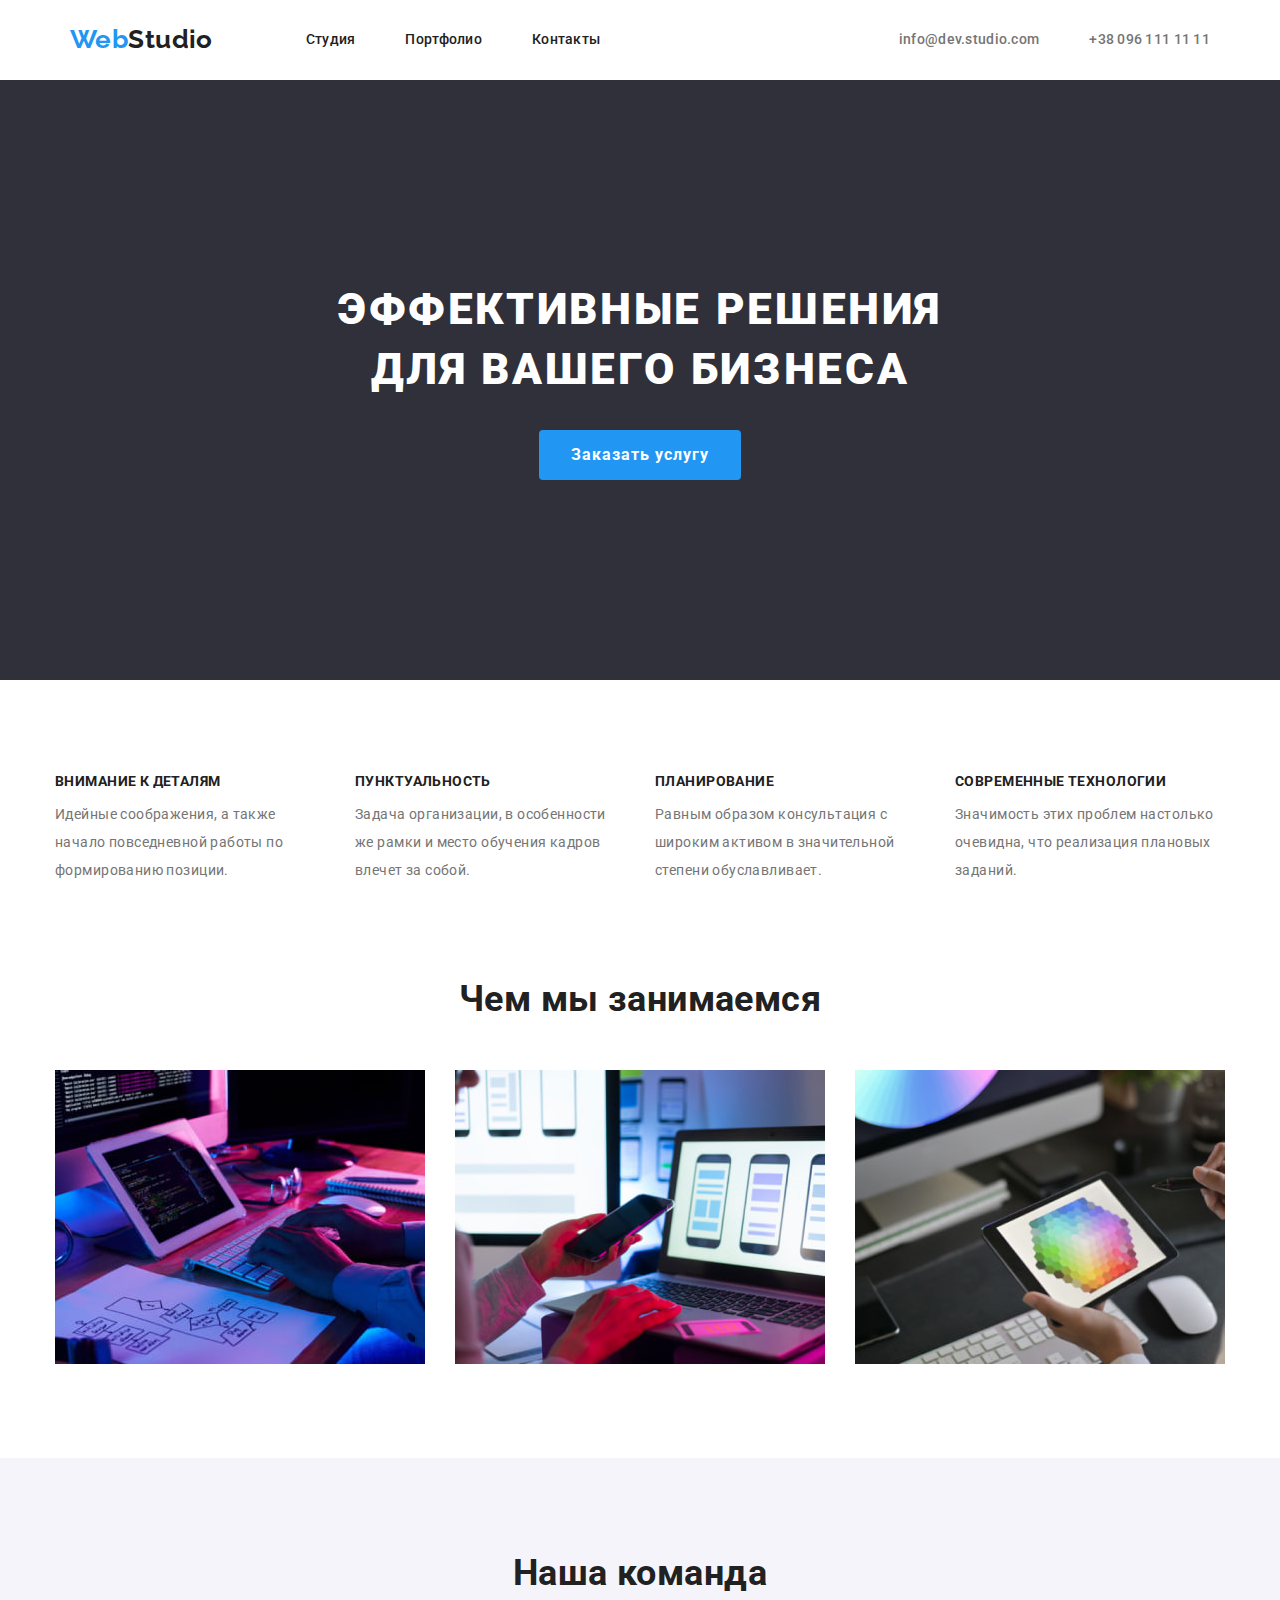
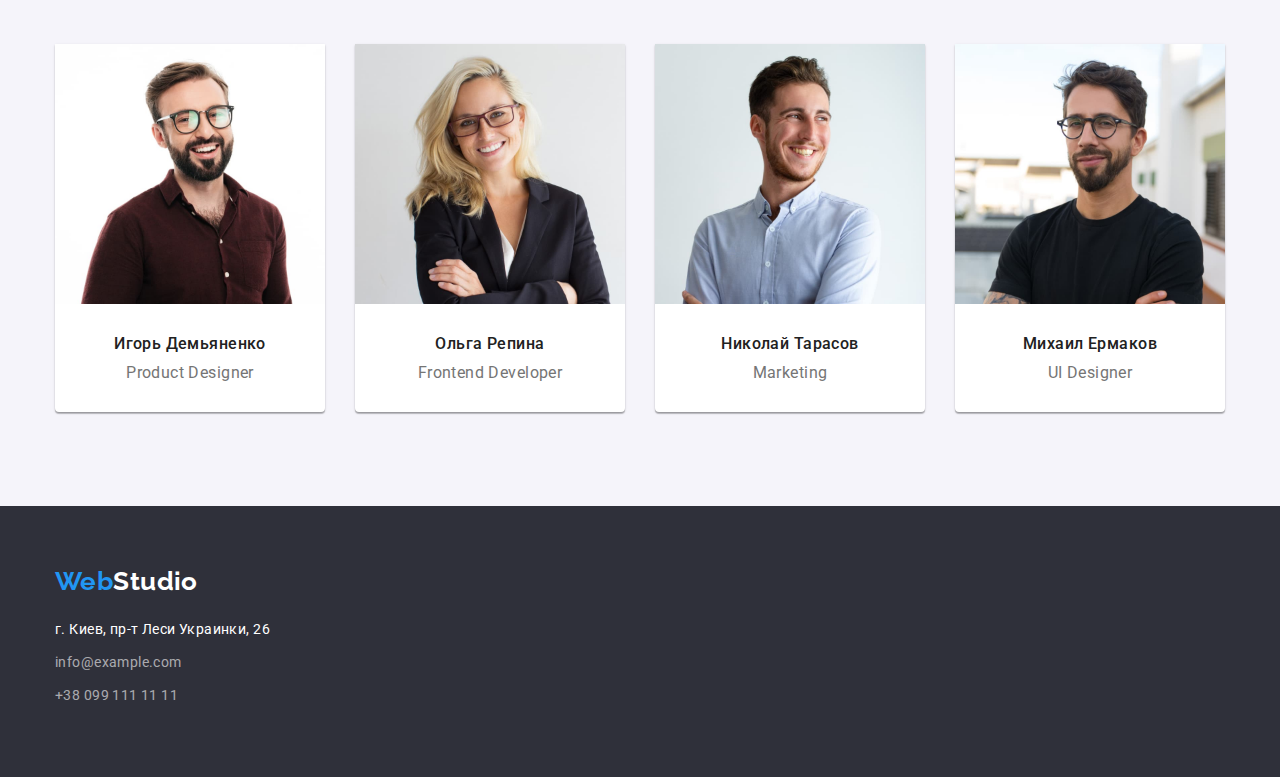
==== index.html @ 32e2e365 "changes" ====
<!DOCTYPE html>
<html lang="ru">
    <head> 
    <meta charset="utf-8">
    <meta name="viewport" content="width=device width, initial-scale=1.0">
    <title>index.html</title>
    <link rel="preconnect" href="https://fonts.googleapis.com">
    <link rel="preconnect" href="https://fonts.gstatic.com" crossorigin>
    <link href="https://fonts.googleapis.com/css2?family=Raleway:wght@700&family=Roboto:wght@400;500;700&display=swap" rel="stylesheet">
    <link href=https://cdnjs.cloudflare.com/ajax/libs/modern-normalize/1.1.0/modern-normalize.min.css rel="stylesheet">
    <link rel="stylesheet" href="./css/styles.css">
    </head>
    <body>
        <header class="page-header">
            <div class="container">
                <div class="header-inner">
        <nav class="header-options">
            <a href="index.html" class="logo-header"><span class="part-logo-header">Web</span>Studio</a>
            <ul class="site-nav">
                <li class="site-nav-btn"><a href="index.html" class="button-current">Студия</a></li> 
                <li class="site-nav-btn"><a href="./portfolio.html" class="button">Портфолио</a></li> 
                <li class="site-nav-btn"><a href="index.html" class="button">Контакты</a></li> 
            </ul>
        </nav>
        <ul class="contact-info-header">
            <li class="contact">
                <a class="header-mail" 
                href="mailto:info@dev.studio.com">info@dev.studio.com</a>
            </li>
            <li class="contact">
                <a class="header-phone"
                href="tel:+380961111111">+38 096 111 11 11</a>
            </li>
        </ul>
    </div>
    </div>
    </header>
    <main>
        <section class="banner"> 
            <h1 class="title">ЭФФЕКТИВНЫЕ РЕШЕНИЯ ДЛЯ ВАШЕГО БИЗНЕСА</h1>
            <button class="banner-btn" type="button"><span>Заказать услугу</span></button>
    </section>
    <div class="section">
        <section class="features">
            <div class="container">
            <h2 class="feature">особенности</h2>
           <ul class="solutions">
               <li class="solution-order"><h3 class="solution">ВНИМАНИЕ К ДЕТАЛЯМ</h3>
               <p class="solution-text">Идейные соображения, а также начало повседневной работы по формированию позиции.</p></li>
                <li class="solution-order"><h3 class="solution">ПУНКТУАЛЬНОСТЬ</h3>
                   <p class="solution-text">Задача организации, в особенности же рамки и место обучения кадров влечет за собой.</p></li>
                   <li class="solution-order"><h3 class="solution">ПЛАНИРОВАНИЕ</h3>
                    <p class="solution-text">Равным образом консультация с широким активом в значительной степени обуславливает.</p></li>
                    <li class="solution-order"><h3 class="solution">СОВРЕМЕННЫЕ ТЕХНОЛОГИИ</h3>
                    <p class="solution-text">Значимость этих проблем настолько очевидна, что реализация плановых заданий.</p></li>
           </ul>
           </div>
        </section>
        <section class="service">
            <div class="container">
            <h2 class="service-info">Чем мы занимаемся</h2>
            <ul class="options">
                <li class="coding"><img src="./images/img0.jpg" alt="написание кода" width="370"/></li>
                <li class="coding"><img src="./images/img(1).jpg" alt="разметка страницы" width="370"/></li>
                <li class="coding"><img src="./images/img.jpg" alt="дизайн" width="370"/></li>
                </ul>
            </div>
        </section>
        <section class="our-team">
            <div class="container">
            <h2 class ="team-info">Наша команда</h2>
            <ul class="our-teammates">
                   <li class="team-image">
                    <img src="./images/img(2).jpg" alt="product designer" width="270"/>
                    <h3 class="team-name">Игорь Демьяненко</h3>
                    <p class="team-position">Product Designer</p>
                </li>
                   <li class="team-image">
                       <img src="./images/img(3).jpg" alt="frontend dev" width="270"/>
                    <h3 class="team-name">Ольга Репина</h3>
                    <p class="team-position">Frontend Developer</p>
                </li> 
                   <li class="team-image">
                       <img src="./images/img(4).jpg" alt="marketing" width="270"/>
                    <h3 class="team-name">Николай Тарасов</h3>
                    <p class="team-position">Marketing</p>
                </li> 
                   <li class="team-image">
                       <img src="./images/img(5).jpg" alt="designer" width="270"/>
                    <h3 class="team-name">Михаил Ермаков</h3>
                    <p class="team-position">UI Designer</p>
                </li>
                </ul>
            </div>
        </section>
    </div>
    </main>
            <footer class="page-footer">
                <div class="container">
                    <div class="logo">
                <a href="index.html" class="logo-footer"><span class="part-logo-footer">Web</span>Studio</a></div>
                <div class="contact-info-footer">
                    <ul class="contact-info-footer">
                      <li class="contacts"> <a class="footer-address"
                          href="https://bit.ly/3pXMvUd" target="_blank" rel="noopener noreferrer">г. Киев, пр-т
                          Леси Украинки, 26</a> 
                        </li>
                      <li class="contacts">
                          <a class="footer-mail" href="mailto:info@example.com">info@example.com</a>
                        </li>
                      <li class="contacts">
                          <a class="footer-phone" href="tel:+380991111111">+38 099 111 11 11</a>
                        </li>
                    </ul>
                  </div>
                </div>
        </footer>
    </body>
</html>
---- css/styles.css ----
:root {
    --primary-text-color:#212121;
    --title-text-color:#757575;
    --accent-color:#2196F3;
    --logo-color: #2196F3;
    --primary-bg-color:#fff;
    --secondary-text-color: #fff;
    --secondary-bg-color:#F5F4FA;
    --button-bg-color:#188CE8;
    --banner-bg-color:#2F303A;
}

body {
    background-color:var(--primary-bg-color);
    color:var(--primary-text-color);
    font-family: Roboto, sans-serif;
    font-size: 14px;
    line-height: 1.71;
    letter-spacing: 0.03em;
}

ul {
    list-style: none;
    margin: 0;
    padding: 0;
}

a {
    text-decoration: none;
    display: inline-block;
}

.button, .button-current {
    font-family: inherit;
    font-style: normal;
    font-weight: 500;
    font-size: 14px;
    line-height: 1.14;
    letter-spacing: 0.02em;
    color:var(--primary-text-color);
}

.button:focus {
    color: var(--accent-color);
}
.button:hover {
    background-color: var(--secondary-text-color);
    color: var(--accent-color);
}

.button-current:focus {
    color: var(--accent-color);
}
.button-current:hover {
    background-color: var(--secondary-text-color);
    color: var(--accent-color);
}

.title {
    color: var(--secondary-text-color);
    font-weight: 900;
    font-size: 44px;
    line-height: 1.36;
    text-align: center;
    letter-spacing: 0.06em;
    text-transform: uppercase;
}

.logo-header {
    font-family: 'Raleway';
    font-style: normal;
    font-weight: 700;
    font-size: 26px;
    line-height: 1.19;
    color:var(--primary-text-color);
}

.part-logo-header {
    color: var(--logo-color);
}

.logo-footer {
    font-family: 'Raleway';
    font-style: normal;
    font-weight: 700;
    font-size: 26px;
    line-height: 1.19;
    color:var(--secondary-text-color);
}

.part-logo-footer {
    color:var(--logo-color);
}

:link:hover {
    background-color:transparent;
    color:var(--accent-color);
}

.banner .banner-btn {
    color:var(--secondary-text-color);
    background-color: var(--accent-color);
    font-family: inherit;
    font-style: normal;
    font-weight: 700;
    font-size: 16px;
    line-height: 1.88;
    align-items: center;
    text-align: center;
    letter-spacing: 0.06em;
    cursor: pointer;
    border-radius: 4px;
    border: none;
    padding: 10px 32px;
}

.banner-btn:hover {
    background: var(--button-bg-color);
}

.banner-btn:focus {
    background: var(--button-bg-color);
}

.header-mail,
.header-phone {
font-weight: 500;
font-size: 14px;
line-height: 1.14;
letter-spacing: 0.02em;
color: var(--title-text-color);
}

.feature,
.portfolio {
    color: var(--secondary-text-color);
    position: absolute;
    width: 1px;
    height: 1px;
    margin: -1px;
    padding: 0;
    overflow: hidden;
    border: 0;
    clip: rect(0 0 0 0);
}

.opacity:hover,
.opacity:focus {
    opacity: 1;
}
.transparent:hover,
.transparent:focus {
    color:transparent;
}

.solutions .solution{
    font-weight: 700;
    font-size: 14px;
    line-height: 1.14;
    text-transform: uppercase;
    color:var(--primary-text-color);
}

.solution-text{
font-size: 14px;
line-height: 2;
color:var(--title-text-color);
}

.service,
.features {
background-color:var(--secondary-text-color);
padding-bottom: 94px;
}

.service-info,
.team-info {
    font-weight: 700;
    font-size: 36px;
    line-height: 1.17;
    text-align: center;
    color: var(--primary-text-color);
}

.our-team {
    background-color:var(--secondary-bg-color);
    }

.team-name {
    font-weight: 500;
    font-size: 16px;
    line-height: 1.19;
    color:var(--primary-text-color);
    }

    .team-position{
font-size: 16px;
line-height: 1.19;
color: var(--title-text-color);
    }

.team-image {
    background-color: var(--secondary-text-color);
}

.contact-info {
    color: var(--title-text-color);
}

.banner,
.page-footer {
    background-color: var(--banner-bg-color);
}

.footer-address {
font-family: inherit;
font-style: normal;
font-weight: 400;
font-size: 14px;
line-height: 1.71;
letter-spacing: 0.03em;
color: var(--secondary-text-color);
}

.footer-mail,
.footer-phone {
    font-family: inherit;
    font-style: normal;
    font-weight: 400;
    font-size: 14px;
    line-height: 1.71;
    letter-spacing: 0.03em;
    color: rgba(255, 255, 255, 0.6);
}

.portfolio-btn {
    font-family: inherit;
    font-style: normal;
    font-weight: 500;
    font-size: 16px;
    line-height: 1.63;
    background-color: var(--secondary-bg-color);
    color: var(--primary-text-color);
    border: none;
}

.portfolio-btn:focus {
    color:var(--accent-color);
}

.portfolio-btn:hover {
    background-color:var(--accent-color);
    color:var(--secondary-text-color);
}

.portfolio-options {
font-weight: 500;
font-size: 16px;
line-height: 1.62;
color:var(--primary-text-color);
}

.project-name {
font-weight: 700;
font-size: 18px;
line-height: 2;
letter-spacing: 0.06em;
color:var(--primary-text-color);
margin-bottom: 4px;
}

.web-site,
.app,
.design,
.marketing {
font-size: 16px;
line-height: 1.88;
color: var(--title-text-color);
}

h1,
h2,
h3,
h4,
h5,
h6,
p {
    margin: 0;
    padding: 0;
}

img {
    display: block;
    max-width: 100%;
    height: auto;
}


.container {
    width: 100%;
    max-width: 1200px;
    margin-left: auto;
    margin-right: auto;
    padding-left: 15px;
    padding-right: 15px;
}

.solutions {
    display: flex;
}

.solution-order:nth-child(4n) {
    margin-right: 0;
}

.options {
    display: flex;
    justify-content: center;
}

.our-teammates {
    display: flex;
    align-content: space-between;
}

.team-image {
    margin-right: 30px;
    box-shadow: 0px 1px 3px rgba(0, 0, 0, 0.12), 0px 1px 1px rgba(0, 0, 0, 0.14), 0px 2px 1px rgba(0, 0, 0, 0.2);
    border-radius: 0px 0px 4px 4px;
    margin-bottom: 0px;
}

.team-image:nth-child(4n) {
    margin-right: 0;
}

.team-name {
    text-align: center;
    margin-top: 30px;
    margin-bottom: 10px;
}
.team-position {
    text-align: center;
    margin-bottom: 30px;
}

.projects {
    display: flex;
    flex-wrap: wrap;

    margin-right: -30px;
    margin-top: -30px;

    flex-basis: calc(100% - 270 / 9);
}

.projects >.project {
    margin-right: 30px;
    margin-top: 30px;
}

.banner {
    text-align: center;
    padding-top: 200px;
    padding-bottom: 200px;
}

.title {
    margin-bottom: 30px;
    margin-left: auto;
    margin-right: auto;
    width: 696px;
    text-align: center;
    align-items: center;
}

.header-inner {
    display: flex;
    align-items: center;
    justify-content: space-between;
}

.contact-info-header {
    display: flex;
    align-items: center;
    justify-content: space-between;
    margin-left: auto;
}

.contact {
    display: inline-block;
}

.header-mail {
    margin-right: 50px;
}

.contact:nth-child(1) {
    margin-left: auto;
}

.header-phone {
    padding: auto;
    margin: auto;
}

.site-nav {
    display: flex;
    align-items: center;
    padding: auto;
    margin-left: 93px;
}

.site-nav-btn {
padding: auto;
margin-left: 50px;
}

.site-nav-btn:nth-child(1) {
    margin-left: auto;
}

.coding {
    margin-right: 30px;
}

.coding:nth-child(3n) {
    margin-right: 0;
}

.options {
    margin-top:50px;
    border: none;
    display: flex;
    justify-content: space-between;
}

.section {
    padding-top: 94px;
    padding-left: auto;
    padding-right: auto;
}

.team-info {
    padding-bottom: 50px;
    border: 0px;
}

.header-options {
    display: flex;
    height: auto;
}

.page-header {
    width: 100%;
    max-width: 1200px;
    margin-left: auto;
    margin-right: auto;
    padding-left: 15px;
    padding-right: 15px;
    align-items: center;
    display: flex;
}

.logo-header {
    margin-top: 24px;
    margin-bottom: 25px;
}

.solution-text {
    width: 270px;
    height: auto;
    margin-top: 10px;
}

.solution-order {
    margin-right: 30px;
}

.contacts {
    padding-bottom: 9px;
    align-items: center;
}

.logo {
    padding-bottom: 20px;
}

.portfolio-options {
    display: flex;
    justify-content: center;
    margin-bottom: 50px;
    padding-top: auto;
}

.portfolio-option {
    margin-left: 8px;
}

.portfolio-option:nth-child(1) {
    margin-left: 0;
}

.portfolio-btn {
    padding-top: 6px;
    padding-right: 22px;
    padding-bottom: 6px;
    padding-left: 22px;
    background-color: var(--secondary-bg-color);
    border-radius: 4px;
}

.project-info {
    padding-top: 20px;
    padding-left: 24px;
    padding-bottom: 20px;
    padding-right: 24px;
    border: 1px;
    border-color: rgba(238, 238, 238, 1);
    border-style: solid;
}

.portfolio-section {
    padding-top: 100px;
    padding-bottom: 94px;
    border-top: 1px solid #ECECEC;
}

.page-footer {
    padding-top: 60px;
    padding-bottom: 60px;
}

.our-team {
    padding-top: 94px;
    padding-bottom: 94px;
    color:var(--primary-text-color);
}
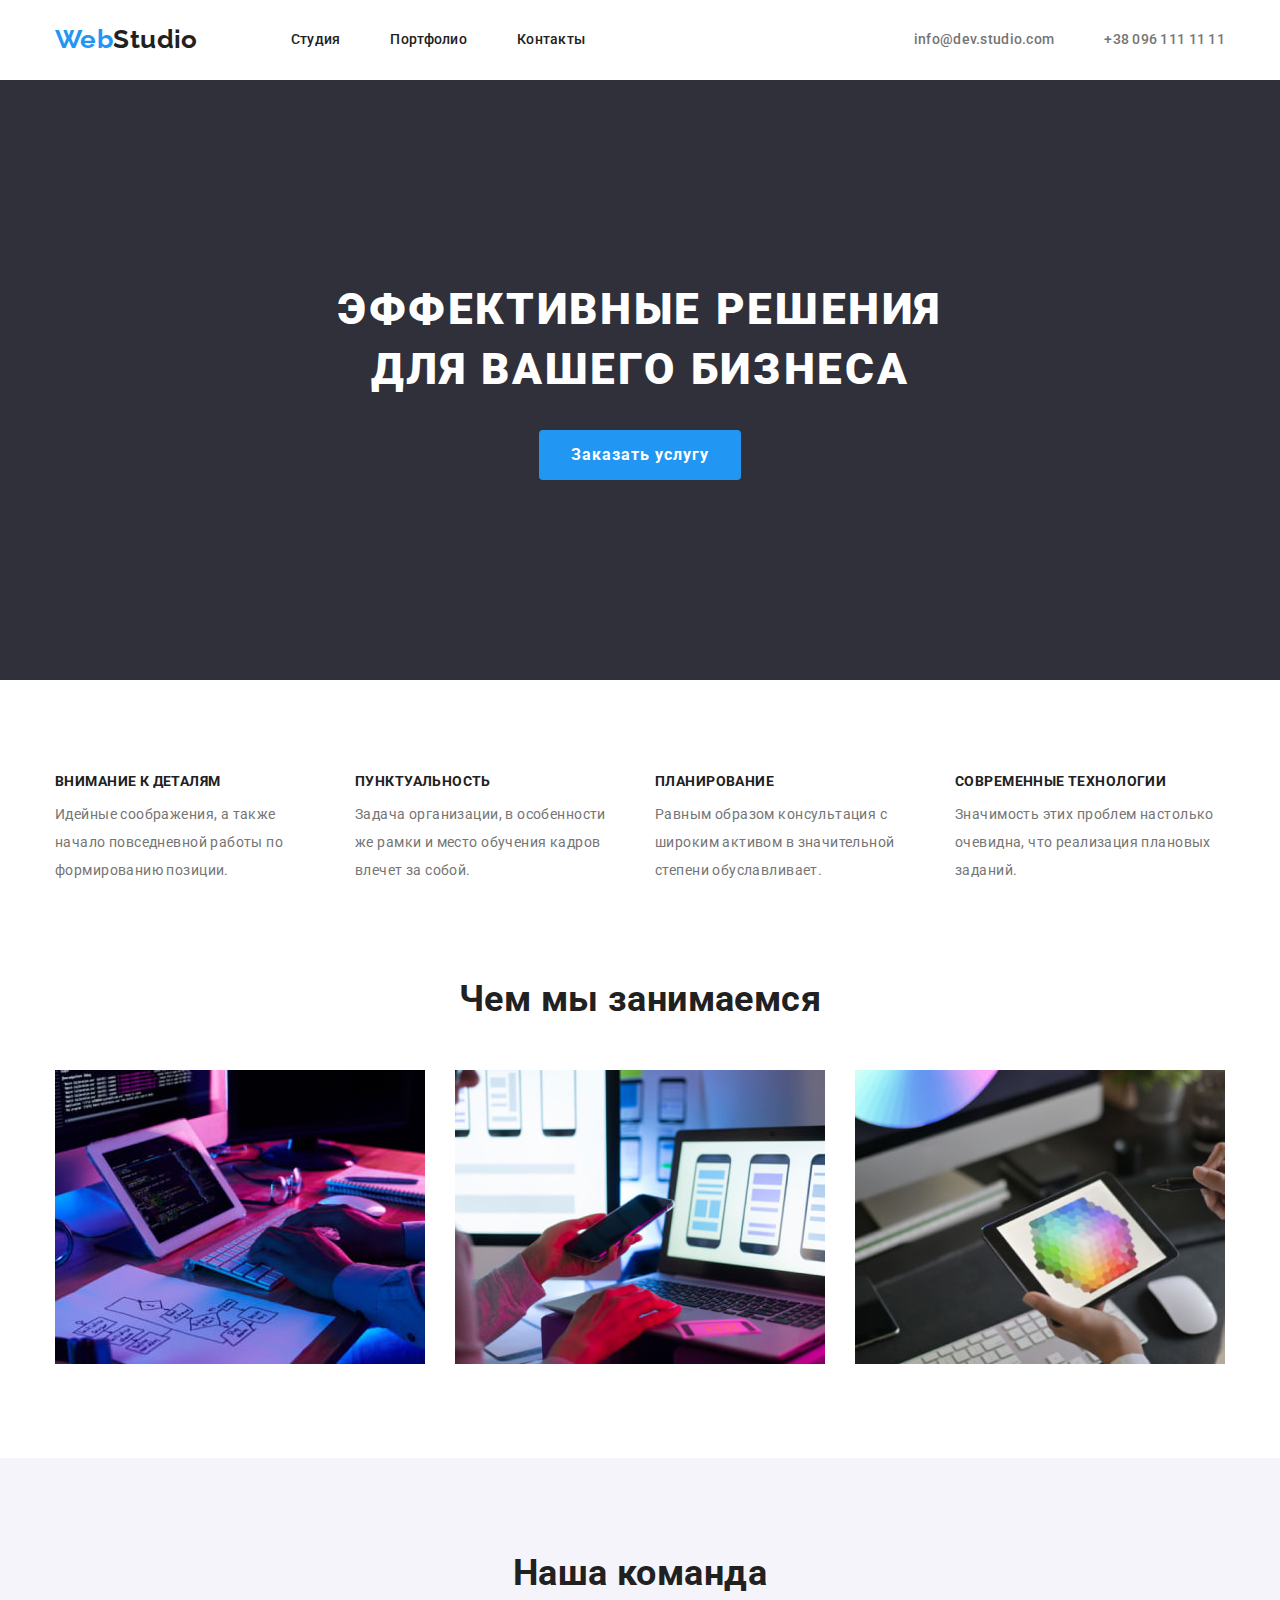
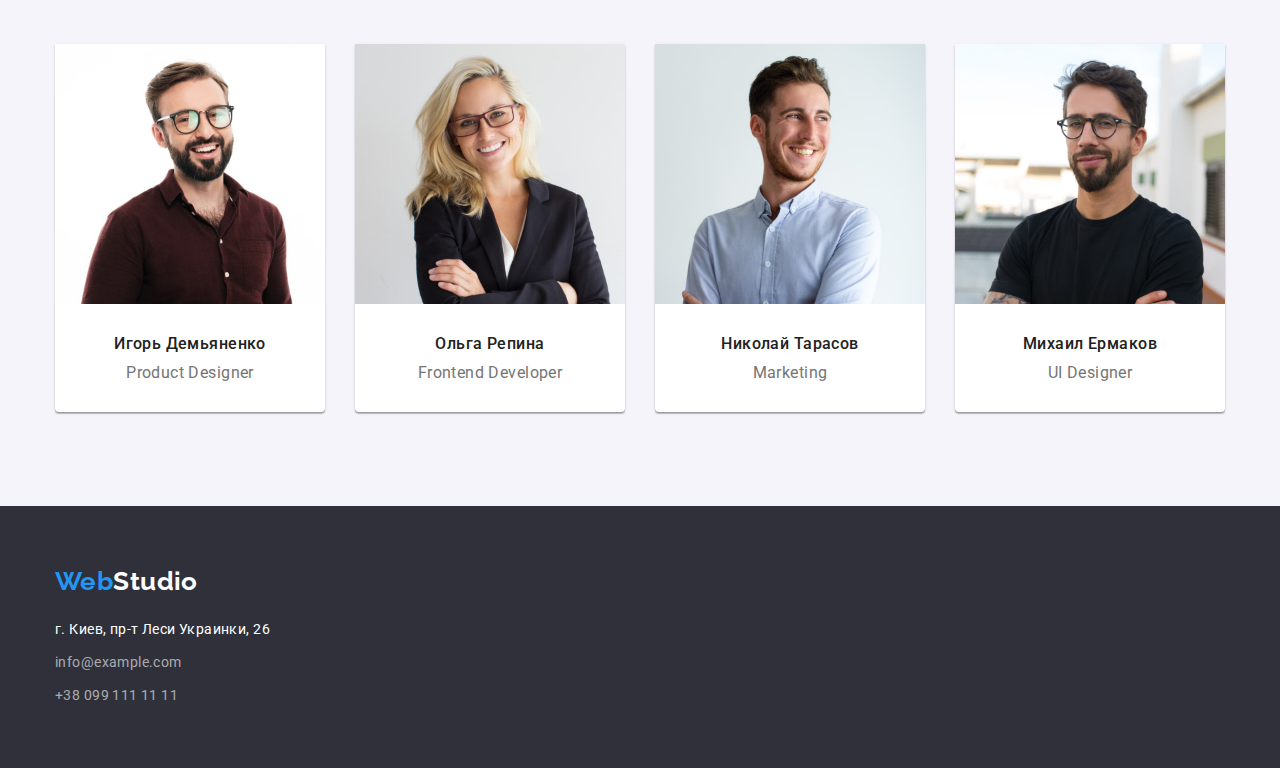
==== commit 807ac5be: "исправления предыдущего дз" ====
--- a/index.html
+++ b/index.html
@@ -40,8 +40,7 @@
             <h1 class="title">ЭФФЕКТИВНЫЕ РЕШЕНИЯ ДЛЯ ВАШЕГО БИЗНЕСА</h1>
             <button class="banner-btn" type="button"><span>Заказать услугу</span></button>
     </section>
-    <div class="section">
-        <section class="features">
+        <section class="features section">
             <div class="container">
             <h2 class="feature">особенности</h2>
            <ul class="solutions">
@@ -56,7 +55,7 @@
            </ul>
            </div>
         </section>
-        <section class="service">
+        <section class="service section">
             <div class="container">
             <h2 class="service-info">Чем мы занимаемся</h2>
             <ul class="options">
@@ -66,7 +65,7 @@
                 </ul>
             </div>
         </section>
-        <section class="our-team">
+        <section class="our-team section">
             <div class="container">
             <h2 class ="team-info">Наша команда</h2>
             <ul class="our-teammates">
@@ -93,13 +92,11 @@
                 </ul>
             </div>
         </section>
-    </div>
     </main>
             <footer class="page-footer">
                 <div class="container">
                     <div class="logo">
                 <a href="index.html" class="logo-footer"><span class="part-logo-footer">Web</span>Studio</a></div>
-                <div class="contact-info-footer">
                     <ul class="contact-info-footer">
                       <li class="contacts"> <a class="footer-address"
                           href="https://bit.ly/3pXMvUd" target="_blank" rel="noopener noreferrer">г. Киев, пр-т
@@ -112,7 +109,6 @@
                           <a class="footer-phone" href="tel:+380991111111">+38 099 111 11 11</a>
                         </li>
                     </ul>
-                  </div>
                 </div>
         </footer>
     </body>
--- a/css/styles.css
+++ b/css/styles.css
@@ -38,6 +38,8 @@
     line-height: 1.14;
     letter-spacing: 0.02em;
     color:var(--primary-text-color);
+    padding-top: 32px;
+    padding-bottom: 32px;
 }
 
 .button:focus {
@@ -132,7 +134,7 @@
 }
 
 .feature,
-.portfolio {
+.name {
     color: var(--secondary-text-color);
     position: absolute;
     width: 1px;
@@ -167,12 +169,6 @@
 color:var(--title-text-color);
 }
 
-.service,
-.features {
-background-color:var(--secondary-text-color);
-padding-bottom: 94px;
-}
-
 .service-info,
 .team-info {
     font-weight: 700;
@@ -374,7 +370,7 @@
     align-items: center;
 }
 
-.header-inner {
+.container > .header-inner {
     display: flex;
     align-items: center;
     justify-content: space-between;
@@ -435,12 +431,6 @@
     justify-content: space-between;
 }
 
-.section {
-    padding-top: 94px;
-    padding-left: auto;
-    padding-right: auto;
-}
-
 .team-info {
     padding-bottom: 50px;
     border: 0px;
@@ -452,19 +442,13 @@
 }
 
 .page-header {
-    width: 100%;
-    max-width: 1200px;
-    margin-left: auto;
-    margin-right: auto;
-    padding-left: 15px;
-    padding-right: 15px;
     align-items: center;
     display: flex;
 }
 
 .logo-header {
-    margin-top: 24px;
-    margin-bottom: 25px;
+    padding-top: 24px;
+    padding-bottom: 25px;
 }
 
 .solution-text {
@@ -478,12 +462,16 @@
 }
 
 .contacts {
-    padding-bottom: 9px;
-    align-items: center;
+    margin-bottom: 9px;
+    align-items: center;
+}
+
+.contacts:nth-last-child(1) {
+    margin-bottom: 0;
 }
 
 .logo {
-    padding-bottom: 20px;
+    margin-bottom: 20px;
 }
 
 .portfolio-options {
@@ -515,15 +503,12 @@
     padding-left: 24px;
     padding-bottom: 20px;
     padding-right: 24px;
-    border: 1px;
+    border-left: 1px;
+    border-right: 1px;
+    border-bottom: 1px;
+    border-top: 0;
     border-color: rgba(238, 238, 238, 1);
     border-style: solid;
-}
-
-.portfolio-section {
-    padding-top: 100px;
-    padding-bottom: 94px;
-    border-top: 1px solid #ECECEC;
 }
 
 .page-footer {
@@ -531,8 +516,24 @@
     padding-bottom: 60px;
 }
 
-.our-team {
+.section {
     padding-top: 94px;
     padding-bottom: 94px;
-    color:var(--primary-text-color);
+}
+
+.our-team section {
+    background-color:var(--secondary-bg-color);
+}
+
+.features section {
+    background-color:var(--secondary-text-color);
+}
+
+.service {
+    padding-top: 0;
+    background-color:var(--secondary-text-color);
+}
+
+.portfolio {
+    border-top: 1px solid #ECECEC;
 }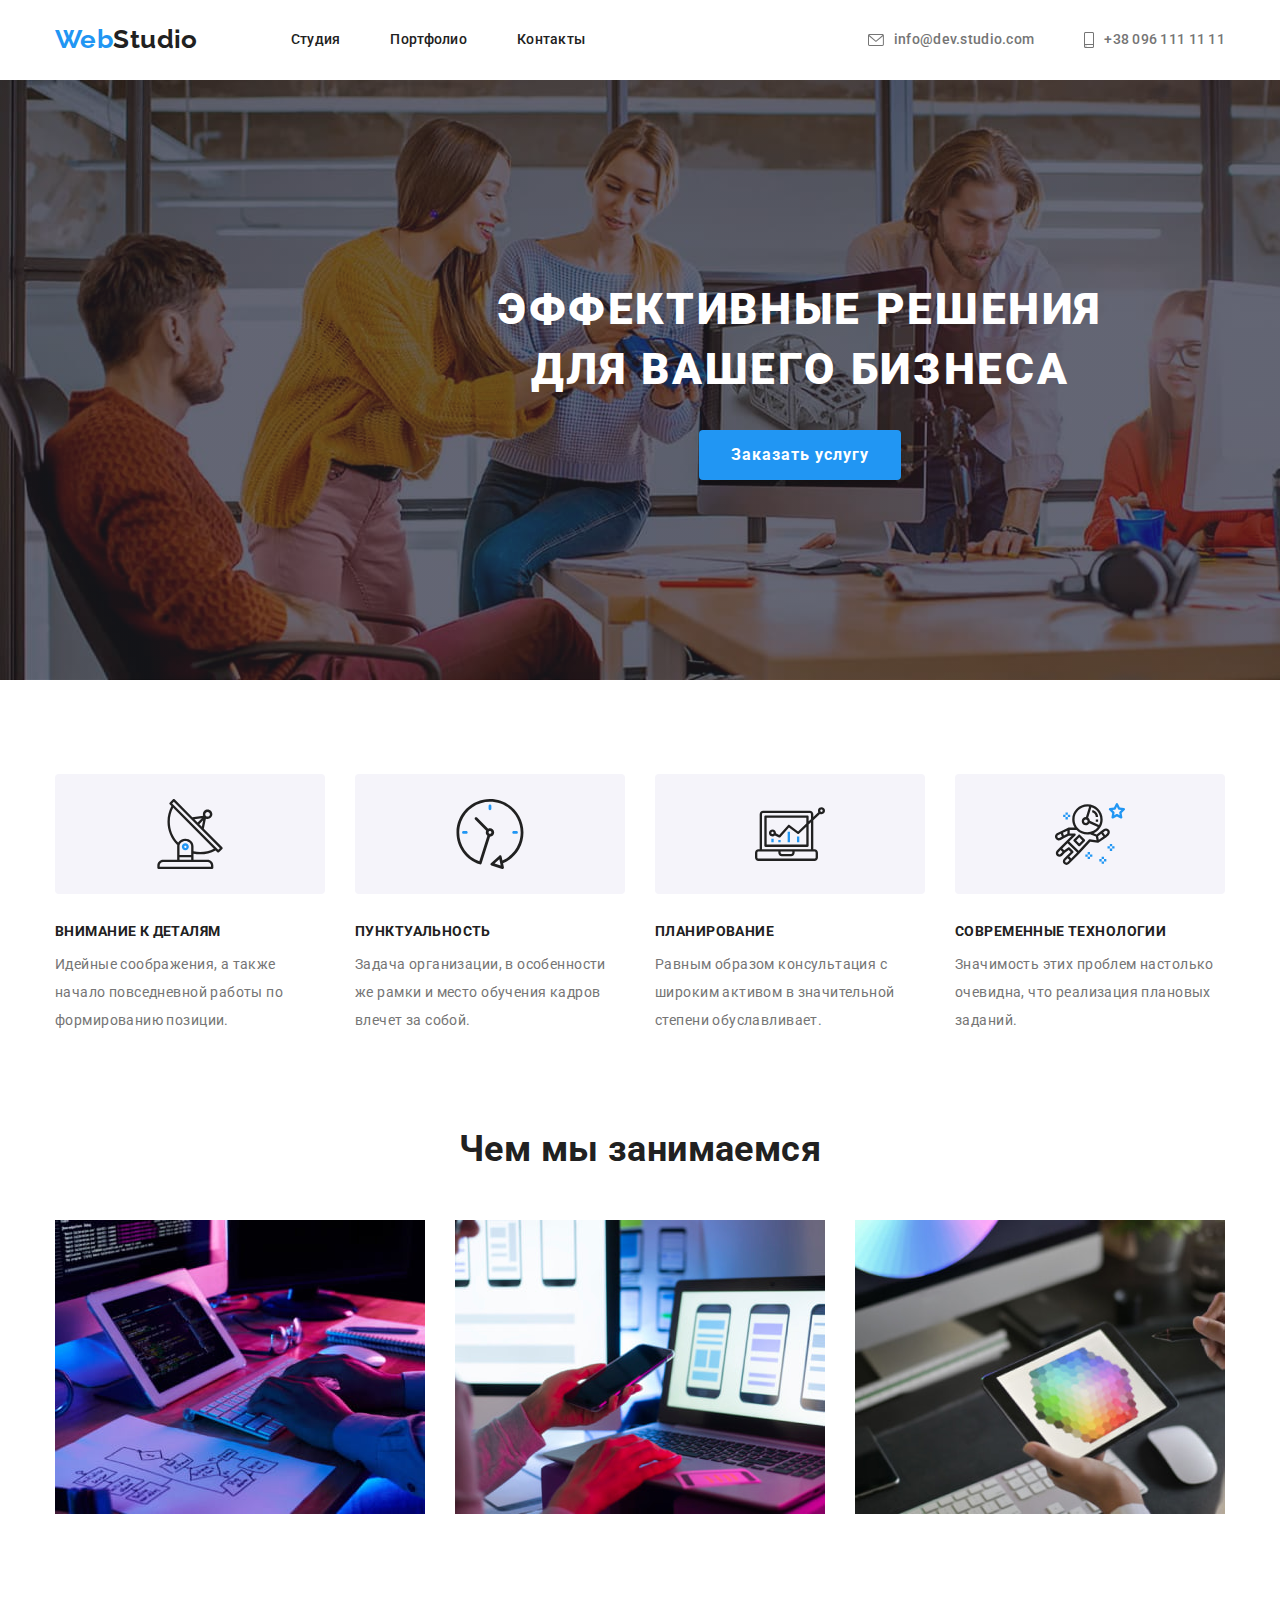
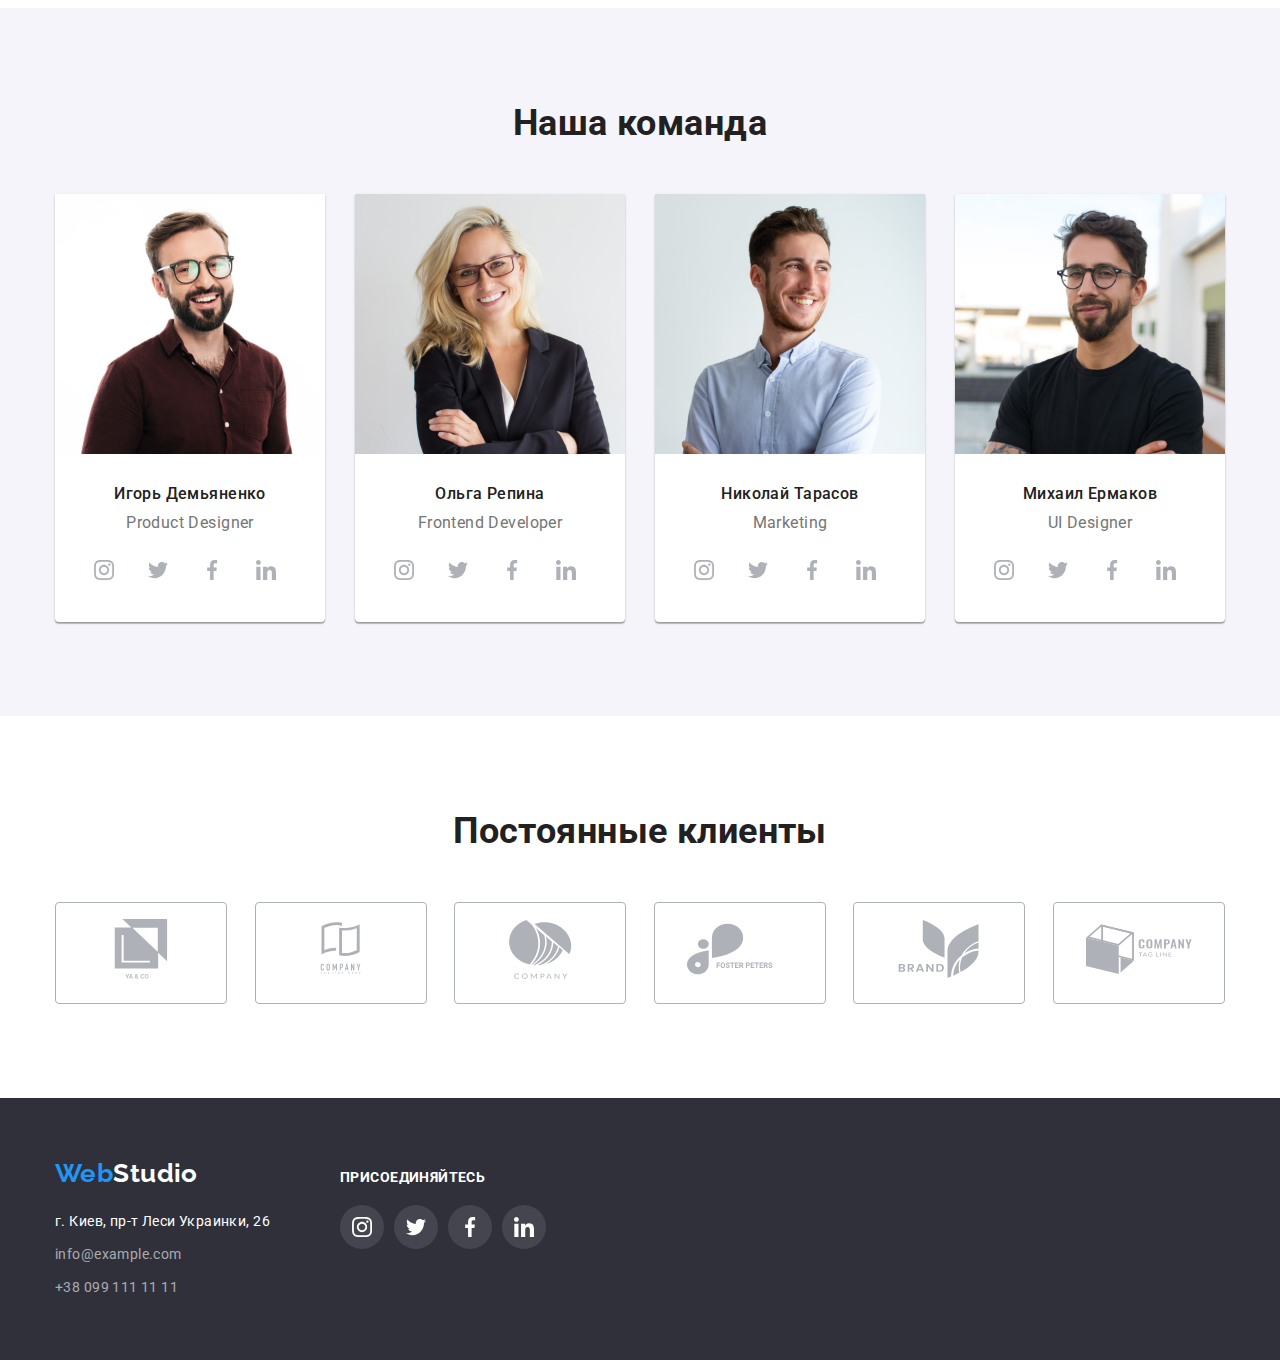
==== commit 093b7fae: "коммит" ====
--- a/index.html
+++ b/index.html
@@ -23,20 +23,26 @@
             </ul>
         </nav>
         <ul class="contact-info-header">
-            <li class="contact">
-                <a class="header-mail" 
-                href="mailto:info@dev.studio.com">info@dev.studio.com</a>
+            <li class="header-mail">
+                <a class="link-contacts"
+                href="mailto:info@dev.studio.com">
+                <svg class="mail-icon">
+                    <use href="./images/icons.svg#icon-envelope"></use>
+                </svg>info@dev.studio.com</a>
             </li>
-            <li class="contact">
-                <a class="header-phone"
-                href="tel:+380961111111">+38 096 111 11 11</a>
+            <li class="header-phone">
+                <a class="link-contacts"
+                href="tel:+380961111111">
+                <svg class="phone-icon">
+                    <use href="./images/icons.svg#icon-smartphone"></use>
+                </svg>+38 096 111 11 11</a>
             </li>
         </ul>
     </div>
     </div>
     </header>
     <main>
-        <section class="banner"> 
+        <section class="banner-section section">
             <h1 class="title">ЭФФЕКТИВНЫЕ РЕШЕНИЯ ДЛЯ ВАШЕГО БИЗНЕСА</h1>
             <button class="banner-btn" type="button"><span>Заказать услугу</span></button>
     </section>
@@ -44,13 +50,36 @@
             <div class="container">
             <h2 class="feature">особенности</h2>
            <ul class="solutions">
-               <li class="solution-order"><h3 class="solution">ВНИМАНИЕ К ДЕТАЛЯМ</h3>
+               <li class="solution-order">
+                   <div class="feature-item">
+                  <svg class="icon-antenna" width="70" height="70">
+                      <use href="./images/icons.svg#icon-antenna"></use>
+                  </svg></div>
+                <h3 class="solution">ВНИМАНИЕ К ДЕТАЛЯМ</h3>
                <p class="solution-text">Идейные соображения, а также начало повседневной работы по формированию позиции.</p></li>
-                <li class="solution-order"><h3 class="solution">ПУНКТУАЛЬНОСТЬ</h3>
+                <li class="solution-order">
+                    <div class="feature-item">
+                    <svg class="icon-clock" width="70" height="70px">
+                        <use href="./images/icons.svg#icon-clock"></use>
+                    </svg>
+                </div>
+                    <h3 class="solution">ПУНКТУАЛЬНОСТЬ</h3>
                    <p class="solution-text">Задача организации, в особенности же рамки и место обучения кадров влечет за собой.</p></li>
-                   <li class="solution-order"><h3 class="solution">ПЛАНИРОВАНИЕ</h3>
+                   <li class="solution-order">
+                    <div class="feature-item">
+                    <svg class="icon-diagram" width="70" height="70">
+                        <use href="./images/icons.svg#icon-diagram"></use>
+                    </svg>
+                </div>
+                       <h3 class="solution">ПЛАНИРОВАНИЕ</h3>
                     <p class="solution-text">Равным образом консультация с широким активом в значительной степени обуславливает.</p></li>
-                    <li class="solution-order"><h3 class="solution">СОВРЕМЕННЫЕ ТЕХНОЛОГИИ</h3>
+                    <li class="solution-order">
+                        <div class="feature-item">
+                        <svg class="icon-astronaut" width="70" height="70">
+                            <use href="./images/icons.svg#icon-astronaut"></use>
+                        </svg>
+                    </div>
+                        <h3 class="solution">СОВРЕМЕННЫЕ ТЕХНОЛОГИИ</h3>
                     <p class="solution-text">Значимость этих проблем настолько очевидна, что реализация плановых заданий.</p></li>
            </ul>
            </div>
@@ -71,30 +100,209 @@
             <ul class="our-teammates">
                    <li class="team-image">
                     <img src="./images/img(2).jpg" alt="product designer" width="270"/>
-                    <h3 class="team-name">Игорь Демьяненко</h3>
-                    <p class="team-position">Product Designer</p>
+                    <div class="team-item">
+                        <h3 class="team-name">Игорь Демьяненко</h3>
+                        <p class="team-position">Product Designer</p>
+                        <ul class="team-links">
+                            <li class="image-link">
+                            <a class="network-link" href="#">
+                            <svg class="social-network" width="20px" height="20px">
+                                <use href="./images/icons.svg#icon-instagram"></use>
+                            </svg>
+                        </a>
+                    </li>
+                    <li class="image-link">
+                        <a class="network-link" href="#">
+                            <svg class="social-network" width="20px" height="20px">
+                                <use href="./images/icons.svg#icon-twitter"></use>
+                            </svg>
+                        </a>
+                    </li>
+                    <li class="image-link">
+                        <a class="network-link" href="#">
+                            <svg class="social-network" width="20px" height="20px">
+                                <use href="./images/icons.svg#icon-facebook"></use>
+                            </svg>
+                        </a>
+                    </li>
+                    <li class="image-link">
+                        <a class="network-link" href="#">
+                            <svg class="social-network" width="20px" height="20px">
+                                <use href="./images/icons.svg#icon-linkedin"></use>
+                            </svg>
+                        </a>
+                    </li>
+                    </ul>
+                </div>
                 </li>
                    <li class="team-image">
                        <img src="./images/img(3).jpg" alt="frontend dev" width="270"/>
-                    <h3 class="team-name">Ольга Репина</h3>
-                    <p class="team-position">Frontend Developer</p>
+                    <div class="team-item">
+                        <h3 class="team-name">Ольга Репина</h3>
+                        <p class="team-position">Frontend Developer</p>
+                        <ul class="team-links">
+                            <li class="image-link">
+                            <a class="network-link" href="#">
+                            <svg class="social-network" width="20px" height="20px">
+                                <use href="./images/icons.svg#icon-instagram"></use>
+                            </svg>
+                        </a>
+                    </li>
+                    <li class="image-link">
+                        <a class="network-link" href="#">
+                            <svg class="social-network" width="20px" height="20px">
+                                <use href="./images/icons.svg#icon-twitter"></use>
+                            </svg>
+                        </a>
+                    </li>
+                    <li class="image-link">
+                        <a class="network-link" href="#">
+                            <svg class="social-network" width="20px" height="20px">
+                                <use href="./images/icons.svg#icon-facebook"></use>
+                            </svg>
+                        </a>
+                    </li>
+                    <li class="image-link">
+                        <a class="network-link" href="#">
+                            <svg class="social-network" width="20px" height="20px">
+                                <use href="./images/icons.svg#icon-linkedin"></use>
+                            </svg>
+                        </a>
+                    </li>
+                    </ul>
+                </div>
                 </li> 
                    <li class="team-image">
                        <img src="./images/img(4).jpg" alt="marketing" width="270"/>
-                    <h3 class="team-name">Николай Тарасов</h3>
-                    <p class="team-position">Marketing</p>
+                    <div class="team-item">
+                        <h3 class="team-name">Николай Тарасов</h3>
+                        <p class="team-position">Marketing</p>
+                        <ul class="team-links">
+                            <li class="image-link">
+                            <a class="network-link" href="#">
+                            <svg class="social-network" width="20px" height="20px">
+                                <use href="./images/icons.svg#icon-instagram"></use>
+                            </svg>
+                        </a>
+                    </li>
+                    <li class="image-link">
+                        <a class="network-link" href="#">
+                            <svg class="social-network" width="20px" height="20px">
+                                <use href="./images/icons.svg#icon-twitter"></use>
+                            </svg>
+                        </a>
+                    </li>
+                    <li class="image-link">
+                        <a class="network-link" href="#">
+                            <svg class="social-network" width="20px" height="20px">
+                                <use href="./images/icons.svg#icon-facebook"></use>
+                            </svg>
+                        </a>
+                    </li>
+                    <li class="image-link">
+                        <a class="network-link" href="#">
+                            <svg class="social-network" width="20px" height="20px">
+                                <use href="./images/icons.svg#icon-linkedin"></use>
+                            </svg>
+                        </a>
+                    </li>
+                    </ul>
+                </div>
                 </li> 
                    <li class="team-image">
                        <img src="./images/img(5).jpg" alt="designer" width="270"/>
+                       <div class="team-item">
                     <h3 class="team-name">Михаил Ермаков</h3>
                     <p class="team-position">UI Designer</p>
-                </li>
+                    <ul class="team-links">
+                        <li class="image-link">
+                        <a class="network-link" href="#">
+                        <svg class="social-network" width="20px" height="20px">
+                            <use href="./images/icons.svg#icon-instagram"></use>
+                        </svg>
+                    </a>
+                </li>
+                <li class="image-link">
+                    <a class="network-link" href="#">
+                        <svg class="social-network" width="20px" height="20px">
+                            <use href="./images/icons.svg#icon-twitter"></use>
+                        </svg>
+                    </a>
+                </li>
+                <li class="image-link">
+                    <a class="network-link" href="#">
+                        <svg class="social-network" width="20px" height="20px">
+                            <use href="./images/icons.svg#icon-facebook"></use>
+                        </svg>
+                    </a>
+                </li>
+                <li class="image-link">
+                    <a class="network-link" href="#">
+                        <svg class="social-network" width="20px" height="20px">
+                            <use href="./images/icons.svg#icon-linkedin"></use>
+                        </svg>
+                    </a>
+                </li>
+                </ul>
+            </div>
+                </li>
+                </ul>
+            </div>
+        </section>
+        <section class="client section">
+            <div class="container">
+                <h2 class="return-clients">Постоянные клиенты</h2>
+                <ul class="companies">
+                    <li class="company-name">
+                        <a href="#">
+                        <svg class="company-logo">
+                            <use href="./images/icons.svg#icon-Union"></use>
+                        </svg>
+                    </a>
+                    </li>
+                    <li class="company-name">
+                        <a href="#">
+                            <svg class="company-logo">
+                            <use href="./images/icons.svg#icon-Logo"></use>
+                        </svg>
+                    </a>
+                    </li>
+                    <li class="company-name">
+                        <a class="company-link" href="#">
+                            <svg class="company-logo">
+                            <use href="./images/icons.svg#icon-Object2"></use>
+                        </svg>
+                    </a>
+                    </li>
+                    <li class="company-name">
+                        <a class="company-link" href="#">
+                            <svg class="company-logo">
+                            <use href="./images/icons.svg#icon-group1"></use>
+                        </svg>
+                    </a>
+                    </li>
+                    <li class="company-name">
+                        <a class="company-link" href="#">
+                        <svg class="company-logo">
+                            <use href="./images/icons.svg#icon-group2"></use>
+                        </svg>
+                    </a>
+                    </li>
+                    <li class="company-name">
+                        <a class="company-link" href="#">
+                        <svg class="company-logo">
+                            <use href="./images/icons.svg#icon-Object1"></use>
+                        </svg>
+                    </a>
+                    </li>
                 </ul>
             </div>
         </section>
     </main>
             <footer class="page-footer">
                 <div class="container">
+                    <div class="footer-info">
+                        <div>
                     <div class="logo">
                 <a href="index.html" class="logo-footer"><span class="part-logo-footer">Web</span>Studio</a></div>
                     <ul class="contact-info-footer">
@@ -110,6 +318,37 @@
                         </li>
                     </ul>
                 </div>
+                    <div class="join-us">
+                        <h2 class="footer-title">ПРИСОЕДИНЯЙТЕСЬ</h2>
+                        <ul class="footer-networks">
+                            <li class="item-footer">
+                                <a href="" class="item-link">
+                                    <svg class="svg-footer" width="20px" height="20px">
+                                        <use href="./images/icons.svg#icon-instagram"></use>
+                                    </svg></a>
+                            </li>
+                            <li class="item-footer">
+                                <a href="" class="item-link">
+                                    <svg class="svg-footer" width="20px" height="20px">
+                                        <use href="./images/icons.svg#icon-twitter"></use>
+                                    </svg></a>
+                            </li>
+                            <li class="item-footer">
+                                <a href="" class="item-link">
+                                    <svg class="svg-footer" width="20px" height="20px">
+                                        <use href="./images/icons.svg#icon-facebook"></use>
+                                    </svg></a>
+                            </li>
+                            <li class="item-footer">
+                                <a href="" class="item-link">
+                                    <svg class="svg-footer" width="20px" height="20px">
+                                        <use href="./images/icons.svg#icon-linkedin"></use>
+                                    </svg></a>
+                            </li>
+                        </ul>
+                    </div>
+                </div>
+            </div>
         </footer>
     </body>
 </html> --- a/css/styles.css
+++ b/css/styles.css
@@ -8,6 +8,7 @@
     --secondary-bg-color:#F5F4FA;
     --button-bg-color:#188CE8;
     --banner-bg-color:#2F303A;
+    --svg-color: #afb1b8;
 }
 
 body {
@@ -99,7 +100,7 @@
     color:var(--accent-color);
 }
 
-.banner .banner-btn {
+.banner-section .banner-btn {
     color:var(--secondary-text-color);
     background-color: var(--accent-color);
     font-family: inherit;
@@ -114,6 +115,7 @@
     border-radius: 4px;
     border: none;
     padding: 10px 32px;
+    box-shadow: 0px 4px 4px rgba(0, 0, 0, 0.15);
 }
 
 .banner-btn:hover {
@@ -170,12 +172,21 @@
 }
 
 .service-info,
-.team-info {
+.team-info,
+.return-clients {
     font-weight: 700;
     font-size: 36px;
     line-height: 1.17;
     text-align: center;
     color: var(--primary-text-color);
+}
+
+.footer-title {
+    font-weight: 700;
+    font-size: 14px;
+    line-height: 1.17;
+    color:var(--secondary-text-color);
+    margin-bottom: 20px;
 }
 
 .our-team {
@@ -195,15 +206,11 @@
 color: var(--title-text-color);
     }
 
-.team-image {
-    background-color: var(--secondary-text-color);
-}
-
 .contact-info {
     color: var(--title-text-color);
 }
 
-.banner,
+.banner-section,
 .page-footer {
     background-color: var(--banner-bg-color);
 }
@@ -238,15 +245,17 @@
     background-color: var(--secondary-bg-color);
     color: var(--primary-text-color);
     border: none;
-}
-
+    padding: 6px 22px;
+    background-color: var(--secondary-bg-color);
+    border-radius: 4px;
+}
+
+.portfolio-btn:hover,
 .portfolio-btn:focus {
-    color:var(--accent-color);
-}
-
-.portfolio-btn:hover {
-    background-color:var(--accent-color);
-    color:var(--secondary-text-color);
+    background: var(--accent-color);
+    color: var(--secondary-text-color);
+    box-shadow: 0px 3px 1px rgba(0, 0, 0, 0.1), 0px 1px 2px rgba(0, 0, 0, 0.08), 0px 2px 2px rgba(0, 0, 0, 0.12);
+    border-radius: 4px;
 }
 
 .portfolio-options {
@@ -321,6 +330,7 @@
 
 .team-image {
     margin-right: 30px;
+    background-color: var(--secondary-text-color);
     box-shadow: 0px 1px 3px rgba(0, 0, 0, 0.12), 0px 1px 1px rgba(0, 0, 0, 0.14), 0px 2px 1px rgba(0, 0, 0, 0.2);
     border-radius: 0px 0px 4px 4px;
     margin-bottom: 0px;
@@ -332,12 +342,11 @@
 
 .team-name {
     text-align: center;
-    margin-top: 30px;
-    margin-bottom: 10px;
-}
+}
+
 .team-position {
     text-align: center;
-    margin-bottom: 30px;
+    margin-top: 10px;
 }
 
 .projects {
@@ -355,10 +364,10 @@
     margin-top: 30px;
 }
 
-.banner {
-    text-align: center;
-    padding-top: 200px;
-    padding-bottom: 200px;
+.project:hover,
+.project:focus {
+    background-color: var(--secondary-text-color);
+    box-shadow: 0px 1px 1px rgba(0, 0, 0, 0.12), 0px 4px 4px rgba(0, 0, 0, 0.06), 1px 4px 6px rgba(0, 0, 0, 0.16);
 }
 
 .title {
@@ -378,17 +387,28 @@
 
 .contact-info-header {
     display: flex;
-    align-items: center;
-    justify-content: space-between;
     margin-left: auto;
-}
-
-.contact {
-    display: inline-block;
+    align-items: center;
+}
+
+.link-contacts {
+    display: flex;
+    align-items: center;
+    font-weight: 500;
+    font-size: 14px;
+    line-height: 1.14;
+    letter-spacing: 0.02em;
+    font-style: normal;
+    color: var(--title-text-color);
+}
+
+.link-contacts:hover,
+.link-contacts:focus {
+    color: var(--accent-color);
 }
 
 .header-mail {
-    margin-right: 50px;
+    margin: auto;
 }
 
 .contact:nth-child(1) {
@@ -397,12 +417,11 @@
 
 .header-phone {
     padding: auto;
-    margin: auto;
+    margin-left: 50px;
 }
 
 .site-nav {
     display: flex;
-    align-items: center;
     padding: auto;
     margin-left: 93px;
 }
@@ -487,15 +506,6 @@
 
 .portfolio-option:nth-child(1) {
     margin-left: 0;
-}
-
-.portfolio-btn {
-    padding-top: 6px;
-    padding-right: 22px;
-    padding-bottom: 6px;
-    padding-left: 22px;
-    background-color: var(--secondary-bg-color);
-    border-radius: 4px;
 }
 
 .project-info {
@@ -536,4 +546,183 @@
 
 .portfolio {
     border-top: 1px solid #ECECEC;
+}
+
+.banner-section {
+    background: #2f303a;
+    background-image: 
+    linear-gradient(to right, rgba(47, 48, 58, 0.4), rgba(47, 48, 58, 0.4)),
+    url(../images/background.jpg);
+    width: 1600px;
+    text-align: center;
+    margin-left: auto;
+    margin-right: auto;
+    padding: 200px 0;
+    background-repeat: no-repeat;
+    background-size: cover;
+    background-position: center;
+}
+
+.join-us {
+    display: flex;
+    margin-left: 70px;
+    flex-direction: column;
+}
+
+.footer-networks {
+    display: flex;
+}
+
+.footer-info {
+    display: flex;
+    align-items: baseline;
+}
+
+.companies {
+    display: flex;
+    justify-content: space-between;
+}
+
+.company-logo {
+    width: 106px;
+    height: 60px;
+    fill: var(--svg-color);
+}
+
+.company-logo:hover{
+    fill: var(--accent-color);
+}
+
+.feature-item {
+    display: flex;
+    margin-bottom: 30px;
+    align-items: center;
+    justify-content: center;
+    padding: 25px 100px;
+    background: var(--secondary-bg-color);
+    border-radius: 4px;
+}
+
+.company-name {
+    padding: 16px 32px;
+    border: 1px solid #AFB1B8;
+    margin: 0;
+    box-sizing: border-box;
+    border-radius: 4px;
+}
+
+.return-clients {
+    margin-bottom: 50px;
+}
+
+.company-link:hover {
+    background-color: transparent;
+    color:var(--accent-color); 
+}
+
+.company-link:focus {
+    color:var(--accent-color); 
+}
+
+.mail-icon {
+    margin-right: 10px;
+    fill: var(--title-text-color);
+    width: 16px;
+    height: 12px;
+}
+
+.phone-icon {
+    margin-right: 10px;
+    fill: var(--title-text-color);
+    width: 10px;
+    height: 16px;
+}
+
+.mail-icon:hover,
+.phone-icon:hover {
+    fill: currentColor;
+}
+
+.team-links {
+    display: flex;
+    justify-content: center;
+    padding: 0;
+    align-items: center;
+    margin-top: 16px;
+}
+
+.social-network {
+    fill: var(--svg-color);
+}
+
+.image-link {
+    margin-right: 10px;
+}
+
+.image-link:last-child(4){
+    margin-right: 0;
+}
+
+.network-link {
+    display: flex;
+    justify-content: center;
+    align-items: center;
+    width: 44px;
+    height: 44px;
+    border-radius: 50%;
+}
+
+.network-link:hover,
+.network-link:focus {
+    background-color: var(--accent-color);
+}
+
+.network-link:hover .social-network,
+.network-link:focus .social-network {
+    fill: var(--secondary-text-color);
+}
+
+.item-footer {
+    margin-right: 10px;
+}
+
+.item-footer:last-child {
+    margin-right: 0;
+}
+
+.item-link {
+    display: flex;
+    justify-content: center;
+    align-items: center;
+    border-radius: 50%;
+    width: 44px;
+    height: 44px;
+    background: rgba(255, 255, 255, 0.1);
+}
+
+.item-link:hover, 
+.item-link:focus{
+    background-color: var(--accent-color);
+}
+
+.svg-footer {
+    fill: var(--secondary-text-color);
+}
+
+.team-item {
+    padding: 30px 0;
+}
+
+.header-phone:hover,
+.header-phone:focus,
+.header-mail:hover,
+.header-mail:hover {
+    color: var(--accent-color);
+}
+
+.link-contacts:hover .phone-icon,
+.link-contacts:focus .phone-icon,
+.link-contacts:hover .mail-icon
+.link-contacts:focus .mail-icon {
+    fill: var(--accent-color);
 }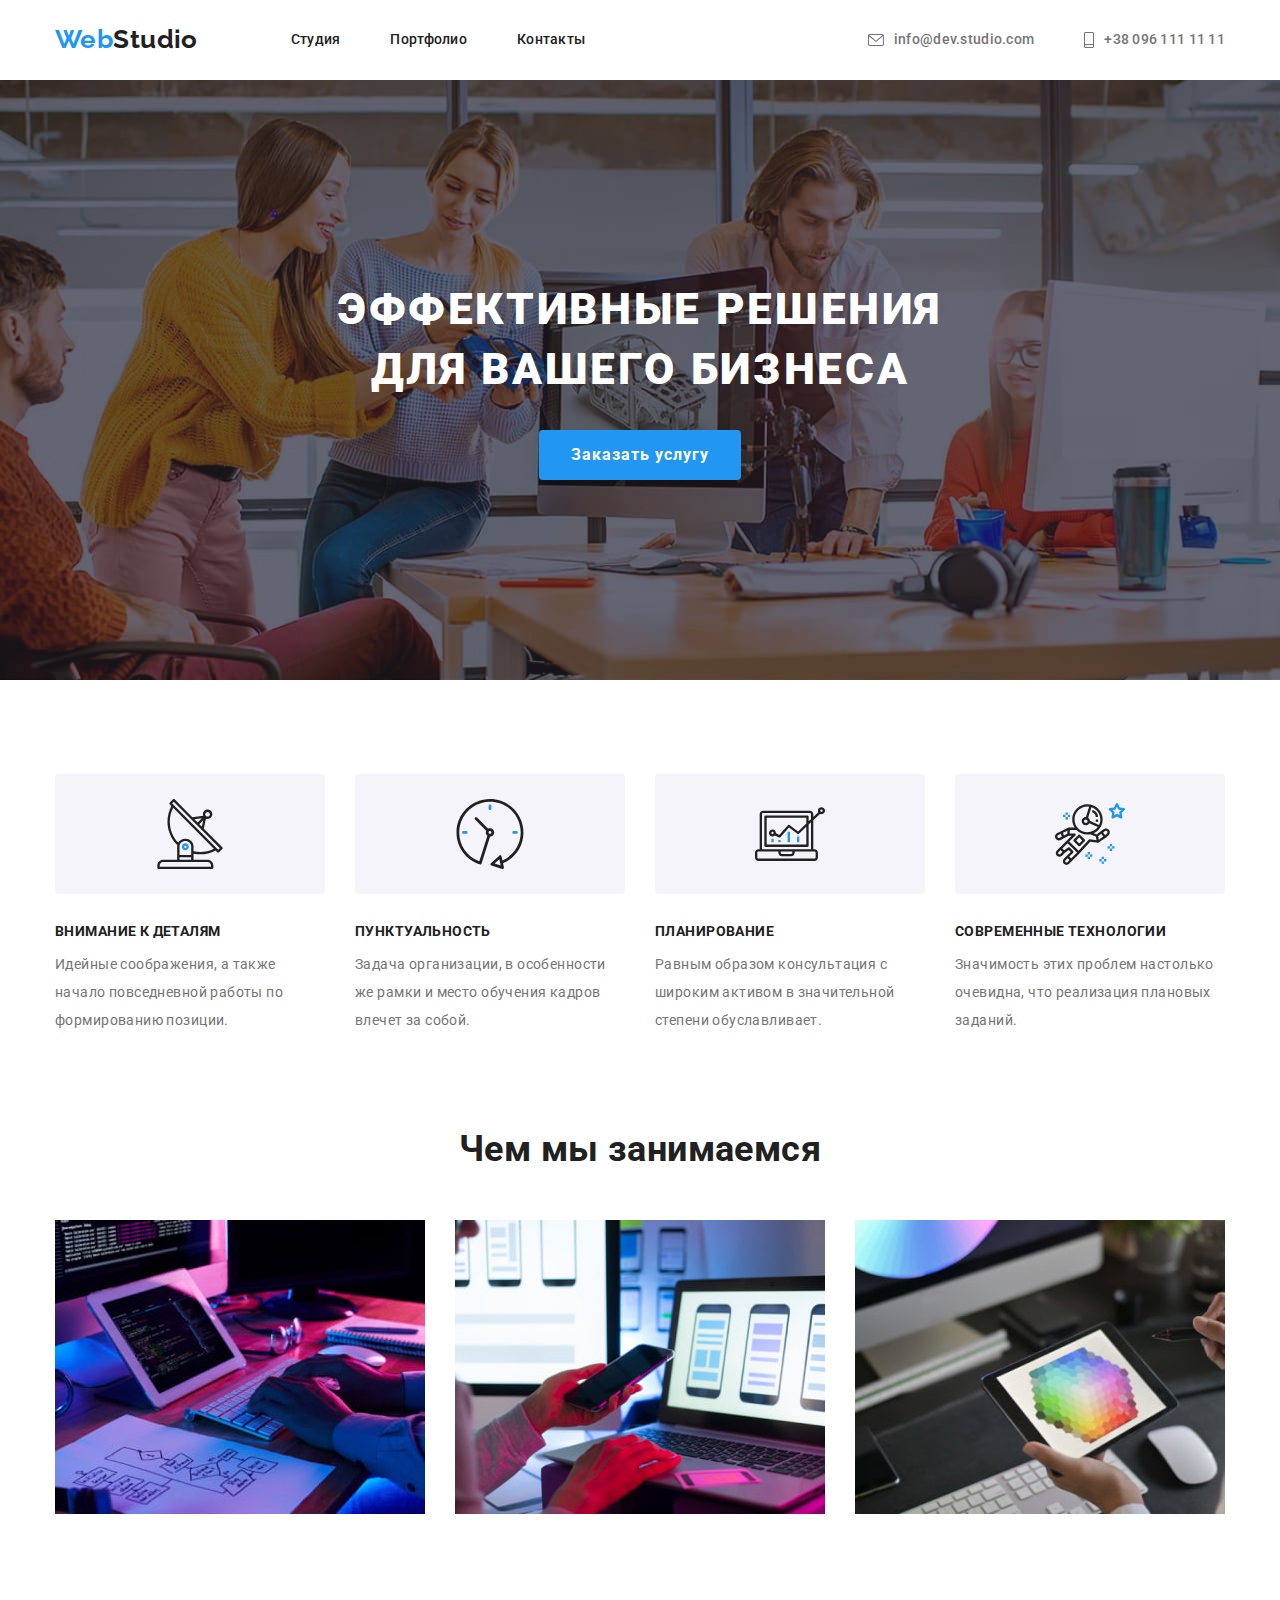
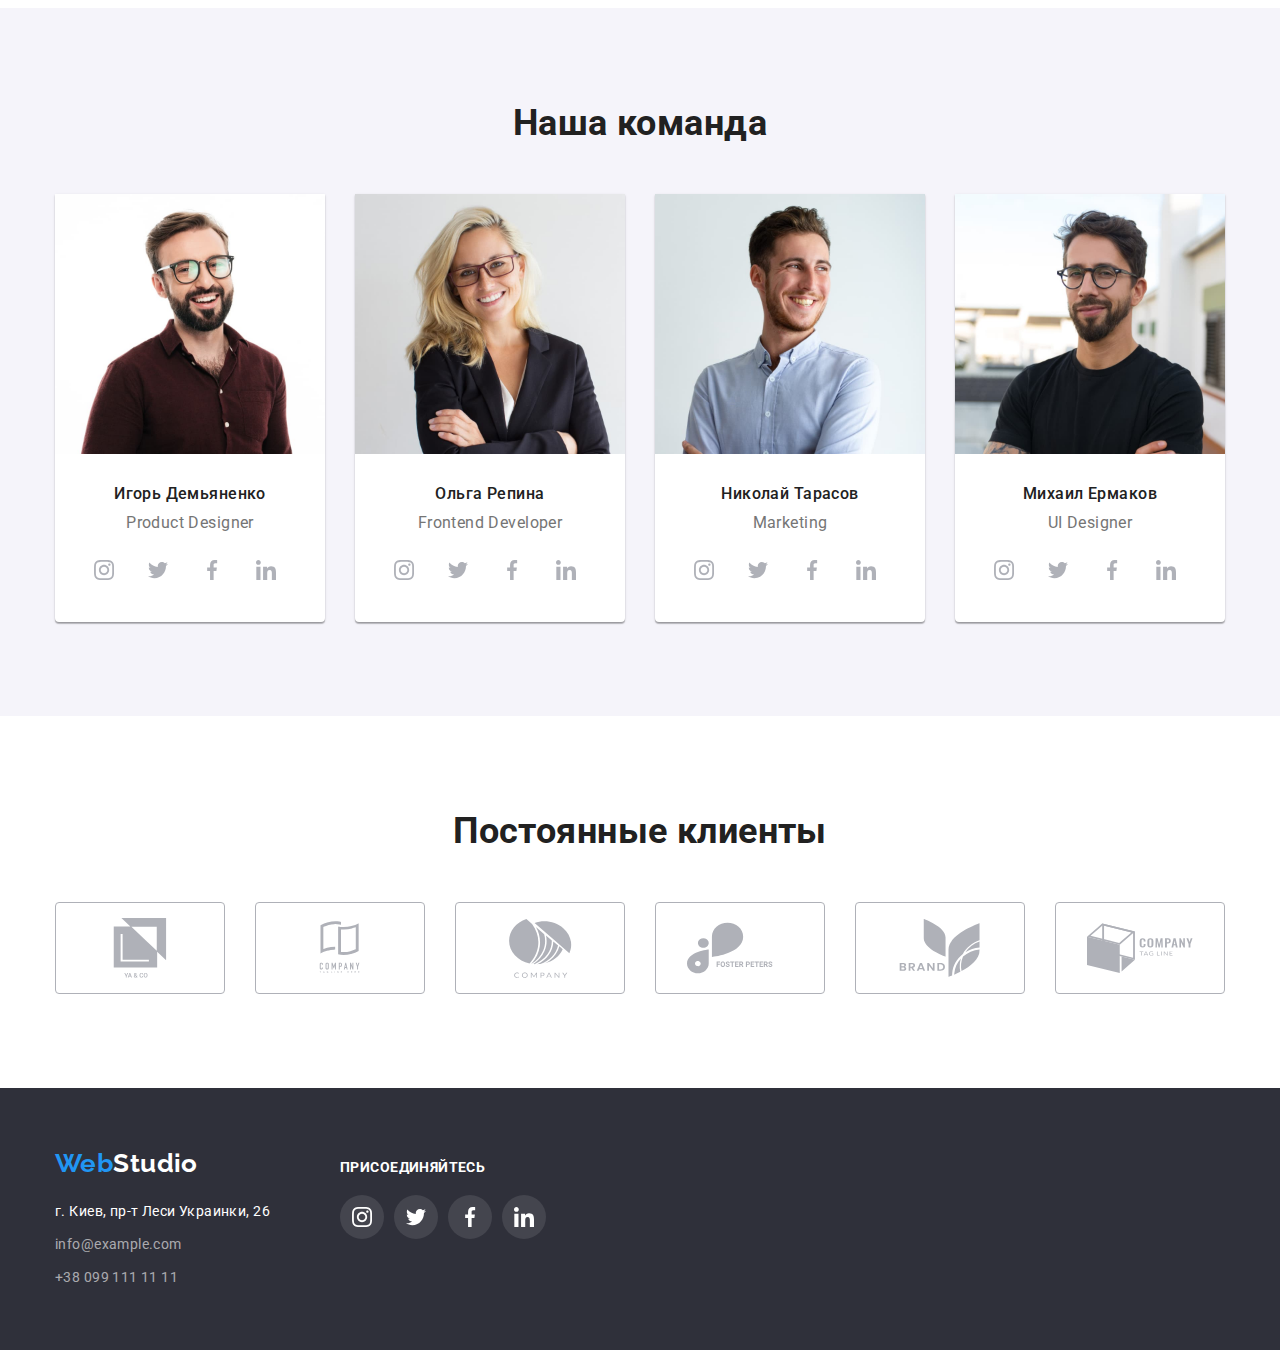
==== commit b5d36d31: "виправлення" ====
--- a/index.html
+++ b/index.html
@@ -254,43 +254,43 @@
                 <h2 class="return-clients">Постоянные клиенты</h2>
                 <ul class="companies">
                     <li class="company-name">
-                        <a href="#">
-                        <svg class="company-logo">
+                        <a class="company-link" href="#">
+                        <svg class="company-logo" width="106px" height="60px">
                             <use href="./images/icons.svg#icon-Union"></use>
                         </svg>
                     </a>
                     </li>
                     <li class="company-name">
-                        <a href="#">
-                            <svg class="company-logo">
+                        <a class="company-link" href="#">
+                            <svg class="company-logo" width="106px" height="60px">
                             <use href="./images/icons.svg#icon-Logo"></use>
                         </svg>
                     </a>
                     </li>
                     <li class="company-name">
                         <a class="company-link" href="#">
-                            <svg class="company-logo">
+                            <svg class="company-logo" width="106px" height="60px">
                             <use href="./images/icons.svg#icon-Object2"></use>
                         </svg>
                     </a>
                     </li>
                     <li class="company-name">
                         <a class="company-link" href="#">
-                            <svg class="company-logo">
+                            <svg class="company-logo" width="106px" height="60px">
                             <use href="./images/icons.svg#icon-group1"></use>
                         </svg>
                     </a>
                     </li>
                     <li class="company-name">
                         <a class="company-link" href="#">
-                        <svg class="company-logo">
+                        <svg class="company-logo" width="106px" height="60px">
                             <use href="./images/icons.svg#icon-group2"></use>
                         </svg>
                     </a>
                     </li>
                     <li class="company-name">
                         <a class="company-link" href="#">
-                        <svg class="company-logo">
+                        <svg class="company-logo" width="106px" height="60px">
                             <use href="./images/icons.svg#icon-Object1"></use>
                         </svg>
                     </a>
--- a/css/styles.css
+++ b/css/styles.css
@@ -364,8 +364,12 @@
     margin-top: 30px;
 }
 
-.project:hover,
-.project:focus {
+.project-link {
+    display: block;
+}
+
+.project-link:hover,
+.project-link:focus {
     background-color: var(--secondary-text-color);
     box-shadow: 0px 1px 1px rgba(0, 0, 0, 0.12), 0px 4px 4px rgba(0, 0, 0, 0.06), 1px 4px 6px rgba(0, 0, 0, 0.16);
 }
@@ -405,6 +409,22 @@
 .link-contacts:hover,
 .link-contacts:focus {
     color: var(--accent-color);
+}
+
+.link-contacts:hover .phone-icon {
+    fill: currentColor;
+}
+
+.link-contacts:focus .phone-icon {
+    fill: currentColor;
+}
+
+.link-contacts:hover .mail-icon {
+    fill: currentColor;
+}
+
+.link-contacts:focus .mail-icon {
+    fill: currentColor;
 }
 
 .header-mail {
@@ -553,7 +573,7 @@
     background-image: 
     linear-gradient(to right, rgba(47, 48, 58, 0.4), rgba(47, 48, 58, 0.4)),
     url(../images/background.jpg);
-    width: 1600px;
+    max-width: 1600px;
     text-align: center;
     margin-left: auto;
     margin-right: auto;
@@ -584,44 +604,50 @@
 }
 
 .company-logo {
-    width: 106px;
-    height: 60px;
     fill: var(--svg-color);
 }
 
-.company-logo:hover{
-    fill: var(--accent-color);
-}
-
 .feature-item {
     display: flex;
     margin-bottom: 30px;
     align-items: center;
     justify-content: center;
-    padding: 25px 100px;
+    height: 120px;
     background: var(--secondary-bg-color);
     border-radius: 4px;
 }
 
-.company-name {
-    padding: 16px 32px;
+.company-link {
+    display: flex;
+    width: 170px;
+    height: 92px;
     border: 1px solid #AFB1B8;
-    margin: 0;
     box-sizing: border-box;
     border-radius: 4px;
+    align-items: center;
+    justify-content: center;
 }
 
 .return-clients {
     margin-bottom: 50px;
 }
 
-.company-link:hover {
-    background-color: transparent;
-    color:var(--accent-color); 
-}
-
-.company-link:focus {
-    color:var(--accent-color); 
+.company-name {
+    margin-right: 30px;
+} 
+
+.company-name:last-child {
+    margin: 0;
+}
+
+
+.company-link:hover, .company-link:focus .company-logo:hover{
+    border-color: var(--accent-color);
+}
+
+.company-link:hover,.company-link:focus .company-logo,
+.company-logo:hover,.company-logo:focus .company-logo {
+    fill: var(--accent-color);
 }
 
 .mail-icon {
@@ -638,11 +664,6 @@
     height: 16px;
 }
 
-.mail-icon:hover,
-.phone-icon:hover {
-    fill: currentColor;
-}
-
 .team-links {
     display: flex;
     justify-content: center;
@@ -711,18 +732,4 @@
 
 .team-item {
     padding: 30px 0;
-}
-
-.header-phone:hover,
-.header-phone:focus,
-.header-mail:hover,
-.header-mail:hover {
-    color: var(--accent-color);
-}
-
-.link-contacts:hover .phone-icon,
-.link-contacts:focus .phone-icon,
-.link-contacts:hover .mail-icon
-.link-contacts:focus .mail-icon {
-    fill: var(--accent-color);
 }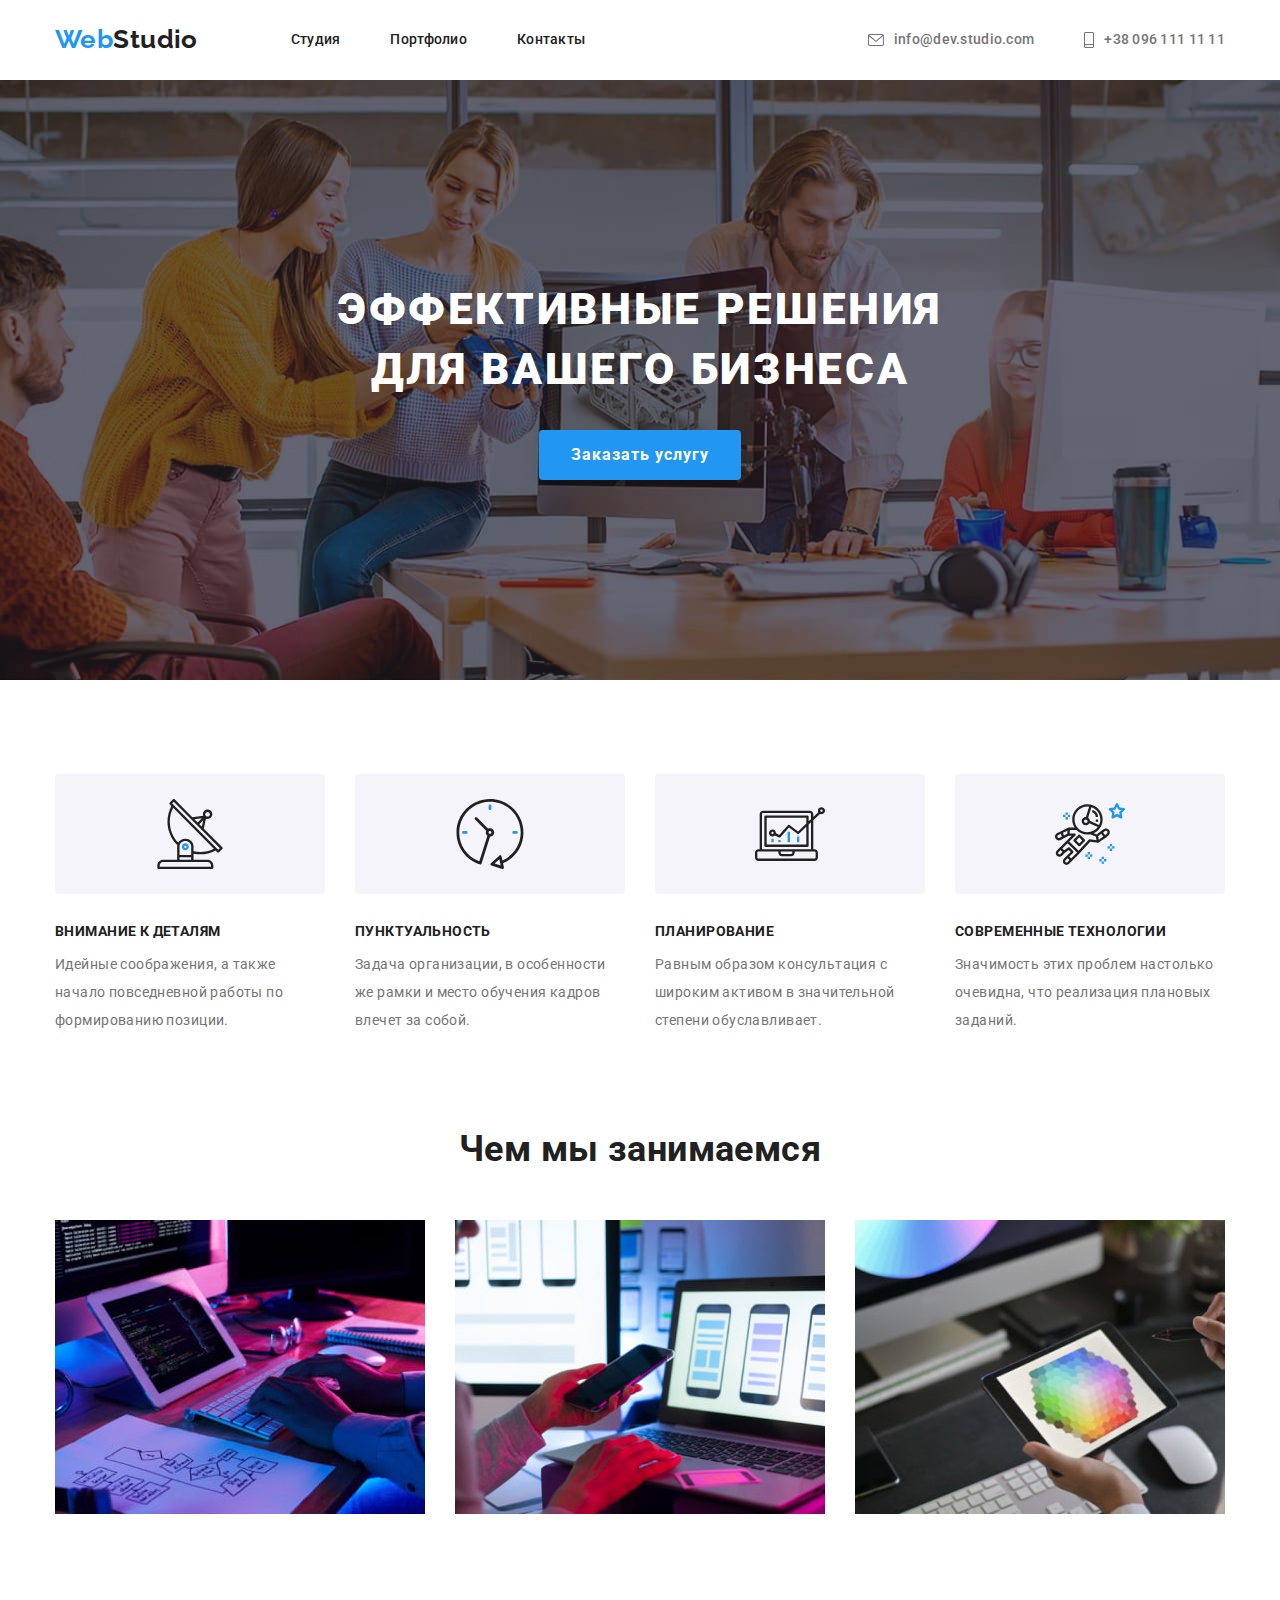
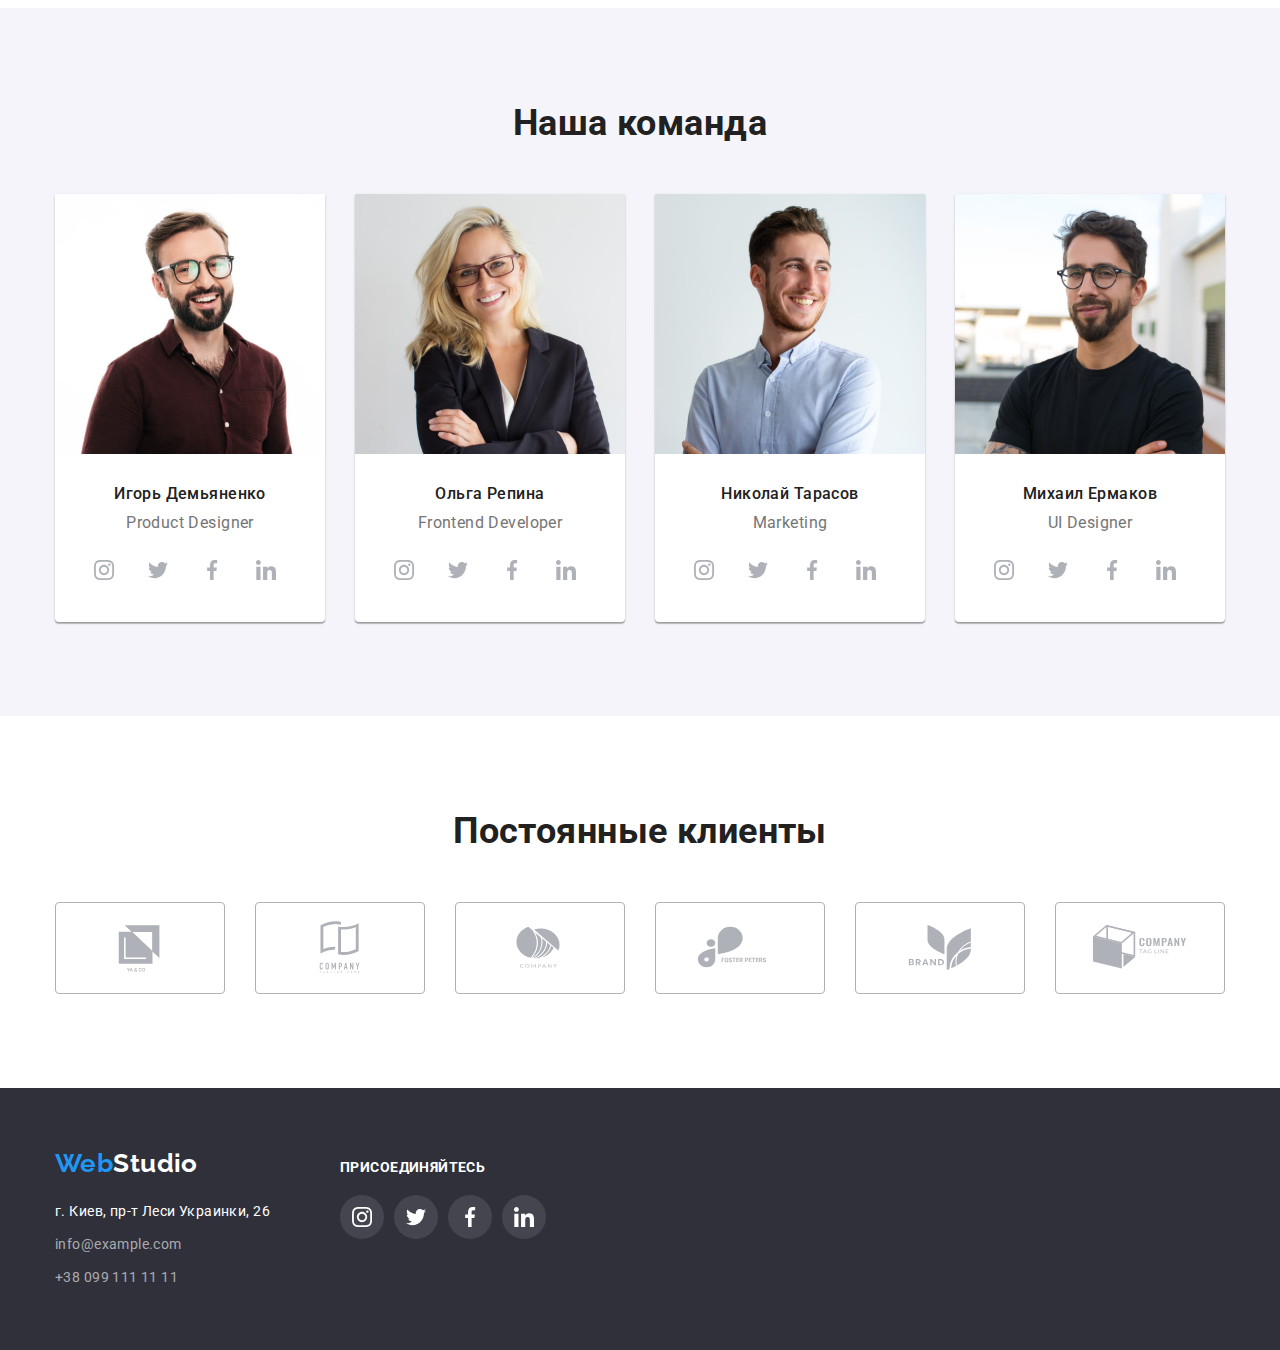
==== commit d018a2c8: "спрайт" ====
--- a/index.html
+++ b/index.html
@@ -256,42 +256,42 @@
                     <li class="company-name">
                         <a class="company-link" href="#">
                         <svg class="company-logo" width="106px" height="60px">
-                            <use href="./images/icons.svg#icon-Union"></use>
+                            <use href="./images/icons.svg#icon-Logo1"></use>
                         </svg>
                     </a>
                     </li>
                     <li class="company-name">
                         <a class="company-link" href="#">
                             <svg class="company-logo" width="106px" height="60px">
-                            <use href="./images/icons.svg#icon-Logo"></use>
+                            <use href="./images/icons.svg#icon-Logo2"></use>
                         </svg>
                     </a>
                     </li>
                     <li class="company-name">
                         <a class="company-link" href="#">
                             <svg class="company-logo" width="106px" height="60px">
-                            <use href="./images/icons.svg#icon-Object2"></use>
+                            <use href="./images/icons.svg#icon-Logo3"></use>
                         </svg>
                     </a>
                     </li>
                     <li class="company-name">
                         <a class="company-link" href="#">
                             <svg class="company-logo" width="106px" height="60px">
-                            <use href="./images/icons.svg#icon-group1"></use>
+                            <use href="./images/icons.svg#icon-Logo4"></use>
                         </svg>
                     </a>
                     </li>
                     <li class="company-name">
                         <a class="company-link" href="#">
                         <svg class="company-logo" width="106px" height="60px">
-                            <use href="./images/icons.svg#icon-group2"></use>
+                            <use href="./images/icons.svg#icon-Logo5"></use>
                         </svg>
                     </a>
                     </li>
                     <li class="company-name">
                         <a class="company-link" href="#">
                         <svg class="company-logo" width="106px" height="60px">
-                            <use href="./images/icons.svg#icon-Object1"></use>
+                            <use href="./images/icons.svg#icon-Logo6"></use>
                         </svg>
                     </a>
                     </li>
